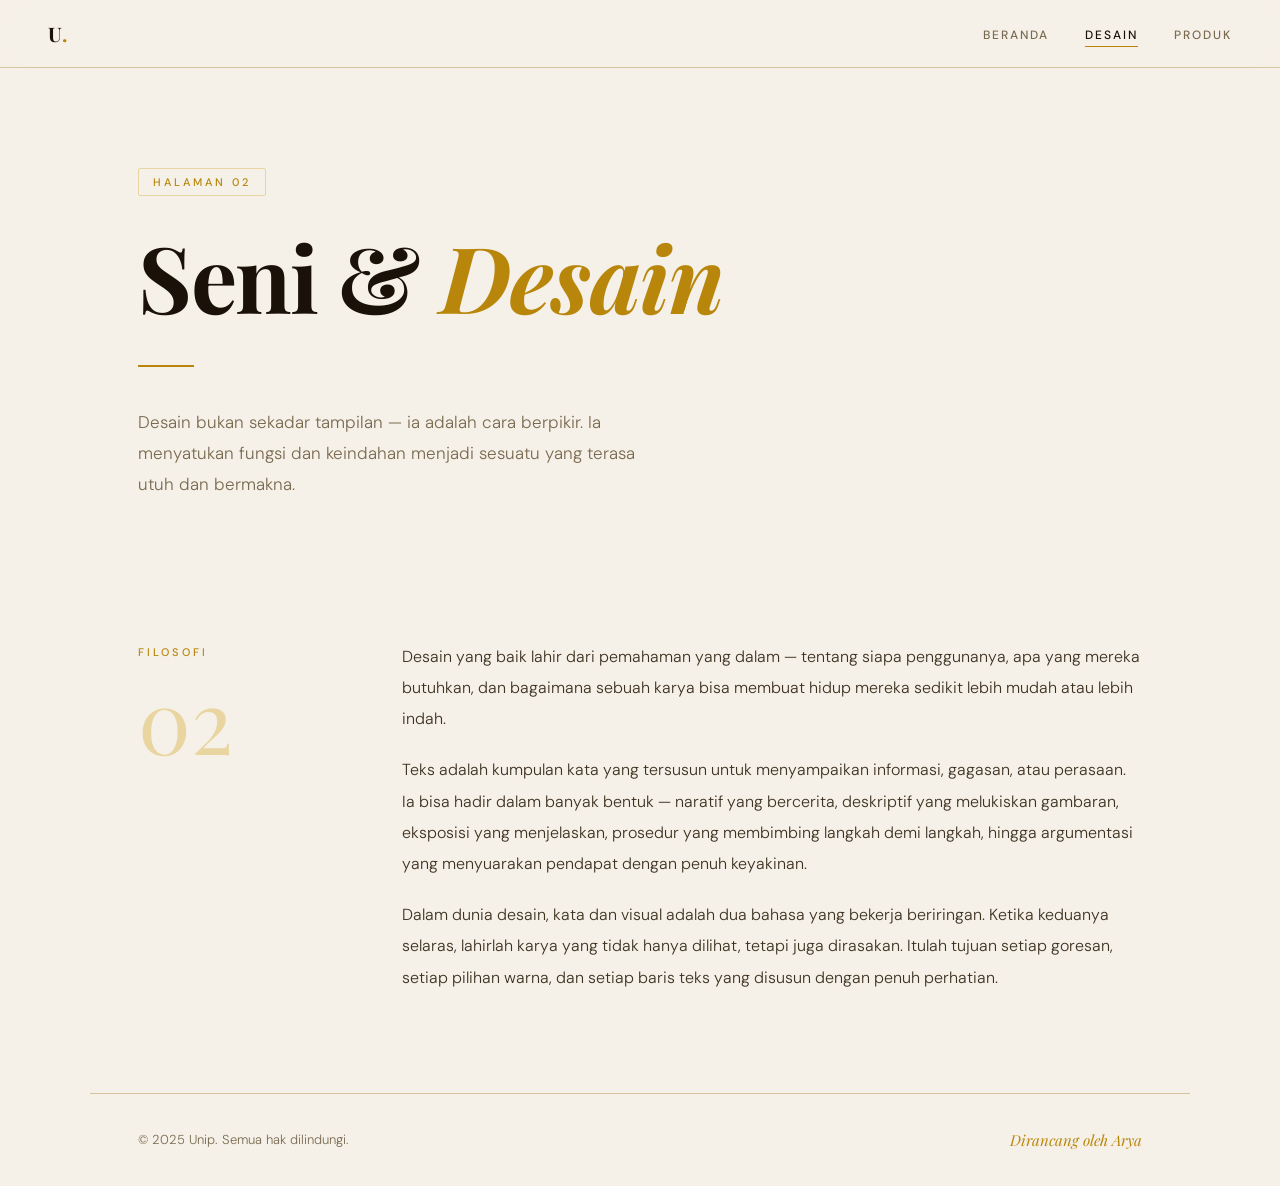
==== Design.html @ 6bc300f2 "Add files via upload" ====
<!DOCTYPE html>
<html lang="id">
<head>
  <meta charset="utf-8">
  <meta name="viewport" content="width=device-width, initial-scale=1.0">
  <title>Desain — Unip</title>
  <link rel="stylesheet" href="styles.css">
</head>
<body>

  <nav>
    <a class="nav-logo" href="index.html">U<span>.</span></a>
    <ul>
      <li><a href="index.html">Beranda</a></li>
      <li class="active"><a href="Design.html">Desain</a></li>
      <li><a href="Product.html">Produk</a></li>
    </ul>
  </nav>

  <div class="hero">
    <span class="hero-label">Halaman 02</span>
    <h1>Seni &amp; <em>Desain</em></h1>
    <div class="hero-line"></div>
    <p class="hero-sub">
      Desain bukan sekadar tampilan — ia adalah cara berpikir. Ia menyatukan fungsi
      dan keindahan menjadi sesuatu yang terasa utuh dan bermakna.
    </p>
  </div>

  <div class="section">
    <div class="section-grid">
      <div class="section-aside">
        <span class="section-label">Filosofi</span>
        <span class="section-number">02</span>
      </div>
      <div class="content-body">
        <p>
          Desain yang baik lahir dari pemahaman yang dalam — tentang siapa penggunanya,
          apa yang mereka butuhkan, dan bagaimana sebuah karya bisa membuat hidup mereka
          sedikit lebih mudah atau lebih indah.
        </p>
        <p>
          Teks adalah kumpulan kata yang tersusun untuk menyampaikan informasi, gagasan, atau
          perasaan. Ia bisa hadir dalam banyak bentuk — naratif yang bercerita, deskriptif yang
          melukiskan gambaran, eksposisi yang menjelaskan, prosedur yang membimbing langkah demi
          langkah, hingga argumentasi yang menyuarakan pendapat dengan penuh keyakinan.
        </p>
        <p>
          Dalam dunia desain, kata dan visual adalah dua bahasa yang bekerja beriringan.
          Ketika keduanya selaras, lahirlah karya yang tidak hanya dilihat, tetapi juga dirasakan.
          Itulah tujuan setiap goresan, setiap pilihan warna, dan setiap baris teks yang disusun
          dengan penuh perhatian.
        </p>
      </div>
    </div>
  </div>

  <footer>
    <p>&copy; 2025 Unip. Semua hak dilindungi.</p>
    <span class="footer-mark">Dirancang oleh Arya</span>
  </footer>

</body>
</html>
---- styles.css ----
@import url('https://fonts.googleapis.com/css2?family=Playfair+Display:ital,wght@0,400;0,700;1,400&family=DM+Sans:wght@300;400;500&display=swap');

:root {
  --ink: #1a1208;
  --paper: #f5f0e8;
  --accent: #b8860b;
  --accent-light: #e8d5a0;
  --muted: #7a6a50;
  --border: #d4c4a0;
  --card: #faf7f0;
}

* { margin: 0; padding: 0; box-sizing: border-box; }
html { scroll-behavior: smooth; }

body {
  background-color: var(--paper);
  color: var(--ink);
  font-family: 'DM Sans', sans-serif;
  font-weight: 300;
  min-height: 100vh;
  overflow-x: hidden;
}

/* NAV */
nav {
  position: sticky;
  top: 0;
  z-index: 100;
  display: flex;
  align-items: center;
  justify-content: space-between;
  padding: 20px 48px;
  background: rgba(245, 240, 232, 0.88);
  backdrop-filter: blur(12px);
  border-bottom: 1px solid var(--border);
}

.nav-logo {
  font-family: 'Playfair Display', serif;
  font-size: 20px;
  font-weight: 700;
  color: var(--ink);
  text-decoration: none;
}

.nav-logo span { color: var(--accent); }

nav ul { list-style: none; display: flex; gap: 36px; }

nav ul li a {
  text-decoration: none;
  color: var(--muted);
  font-size: 12px;
  font-weight: 500;
  letter-spacing: 2px;
  text-transform: uppercase;
  transition: color 0.2s;
  position: relative;
}

nav ul li a::after {
  content: '';
  position: absolute;
  bottom: -4px; left: 0;
  width: 0; height: 1px;
  background: var(--accent);
  transition: width 0.25s ease;
}

nav ul li a:hover { color: var(--ink); }
nav ul li a:hover::after,
nav ul li.active a::after { width: 100%; }
nav ul li.active a { color: var(--ink); }

/* HERO */
.hero {
  padding: 100px 48px 80px;
  max-width: 1100px;
  margin: 0 auto;
  animation: fadeUp 0.7s ease both;
}

.hero-label {
  display: inline-block;
  font-size: 11px;
  font-weight: 500;
  letter-spacing: 3px;
  text-transform: uppercase;
  color: var(--accent);
  border: 1px solid var(--accent-light);
  padding: 6px 14px;
  border-radius: 2px;
  margin-bottom: 32px;
}

.hero h1 {
  font-family: 'Playfair Display', serif;
  font-size: clamp(48px, 8vw, 92px);
  font-weight: 700;
  line-height: 1.05;
  letter-spacing: -1px;
  max-width: 800px;
  margin-bottom: 28px;
}

.hero h1 em { font-style: italic; color: var(--accent); }

.hero-sub {
  font-size: 17px;
  color: var(--muted);
  line-height: 1.85;
  max-width: 500px;
}

.hero-line {
  width: 56px; height: 2px;
  background: var(--accent);
  margin: 40px 0;
}

/* SECTION */
.section {
  max-width: 1100px;
  margin: 0 auto;
  padding: 60px 48px 100px;
  animation: fadeUp 0.7s ease 0.15s both;
}

.section-grid {
  display: grid;
  grid-template-columns: 200px 1fr;
  gap: 64px;
  align-items: start;
}

.section-aside { padding-top: 4px; }

.section-label {
  font-size: 11px;
  font-weight: 500;
  letter-spacing: 3px;
  text-transform: uppercase;
  color: var(--accent);
  display: block;
  margin-bottom: 16px;
}

.section-number {
  font-family: 'Playfair Display', serif;
  font-size: 88px;
  color: var(--accent-light);
  line-height: 1;
  display: block;
}

.content-body p {
  font-size: 16px;
  line-height: 1.95;
  color: #3d3120;
  margin-bottom: 20px;
}

.content-body p:last-child { margin-bottom: 0; }

/* FOOTER */
footer {
  max-width: 1100px;
  margin: 0 auto;
  padding: 36px 48px;
  display: flex;
  align-items: center;
  justify-content: space-between;
  border-top: 1px solid var(--border);
}

footer p { font-size: 13px; color: var(--muted); }

.footer-mark {
  font-family: 'Playfair Display', serif;
  font-style: italic;
  font-size: 15px;
  color: var(--accent);
}

@keyframes fadeUp {
  from { opacity: 0; transform: translateY(20px); }
  to   { opacity: 1; transform: translateY(0); }
}

@media (max-width: 700px) {
  nav { padding: 16px 20px; }
  .hero, .section { padding-left: 20px; padding-right: 20px; }
  .section-grid { grid-template-columns: 1fr; gap: 20px; }
  .section-number { font-size: 56px; }
  footer { flex-direction: column; gap: 8px; text-align: center; padding: 28px 20px; }
}
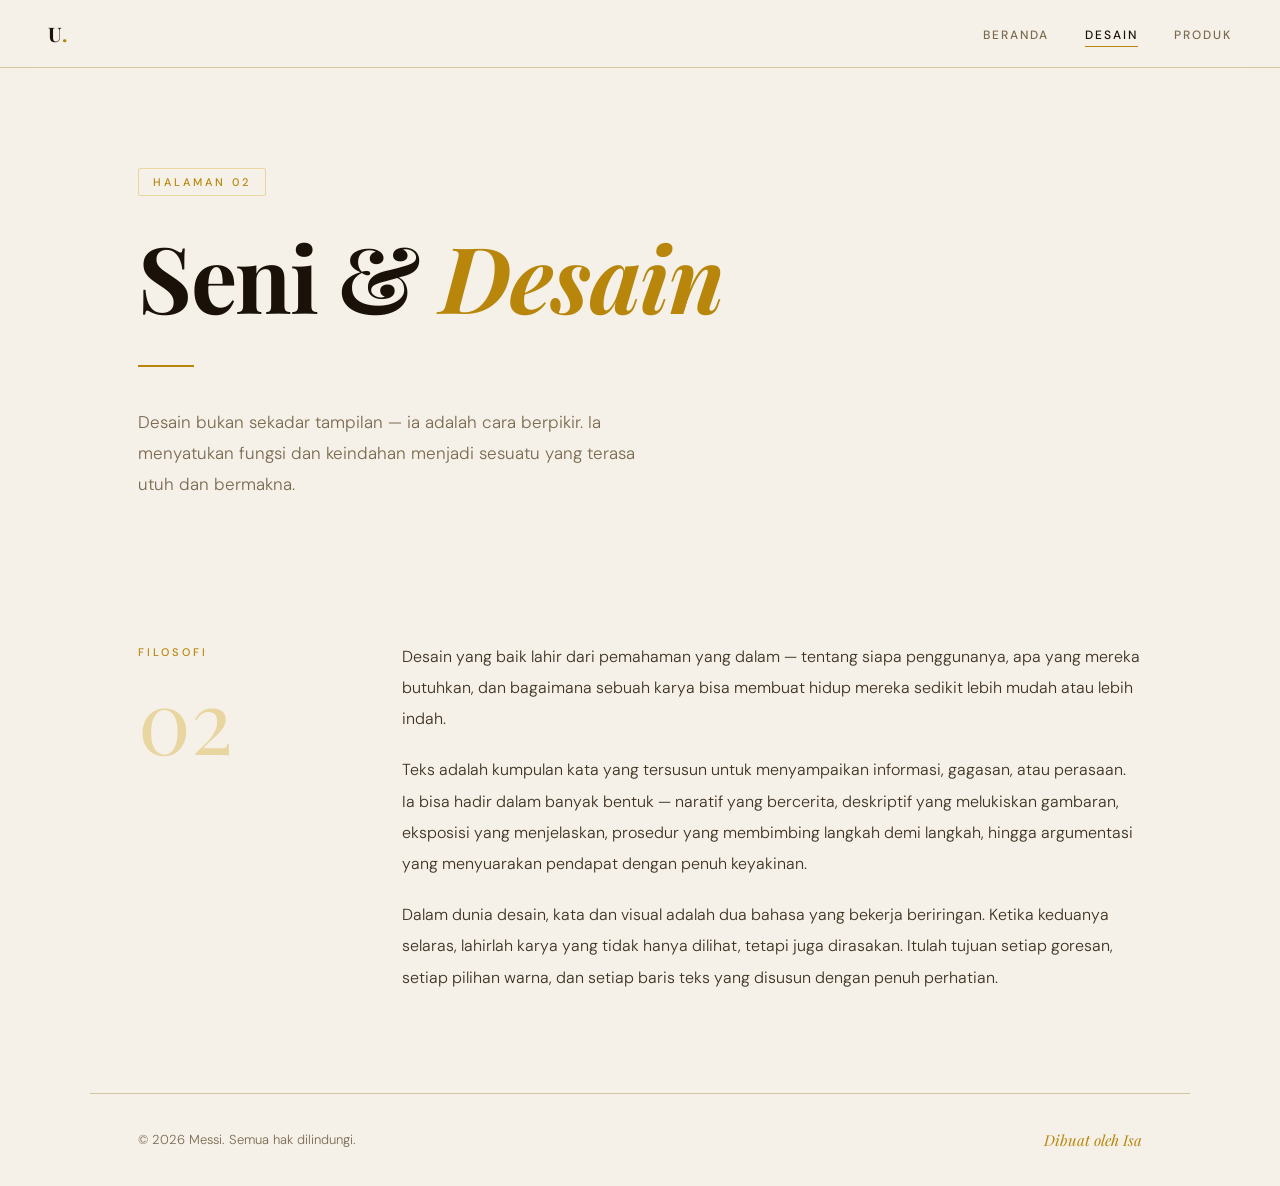
==== commit c9fe5a08: "Update Design.html" ====
--- a/Design.html
+++ b/Design.html
@@ -56,8 +56,8 @@
   </div>
 
   <footer>
-    <p>&copy; 2025 Unip. Semua hak dilindungi.</p>
-    <span class="footer-mark">Dirancang oleh Arya</span>
+    <p>&copy; 2026 Messi. Semua hak dilindungi.</p>
+    <span class="footer-mark">Dibuat oleh Isa</span>
   </footer>
 
 </body>
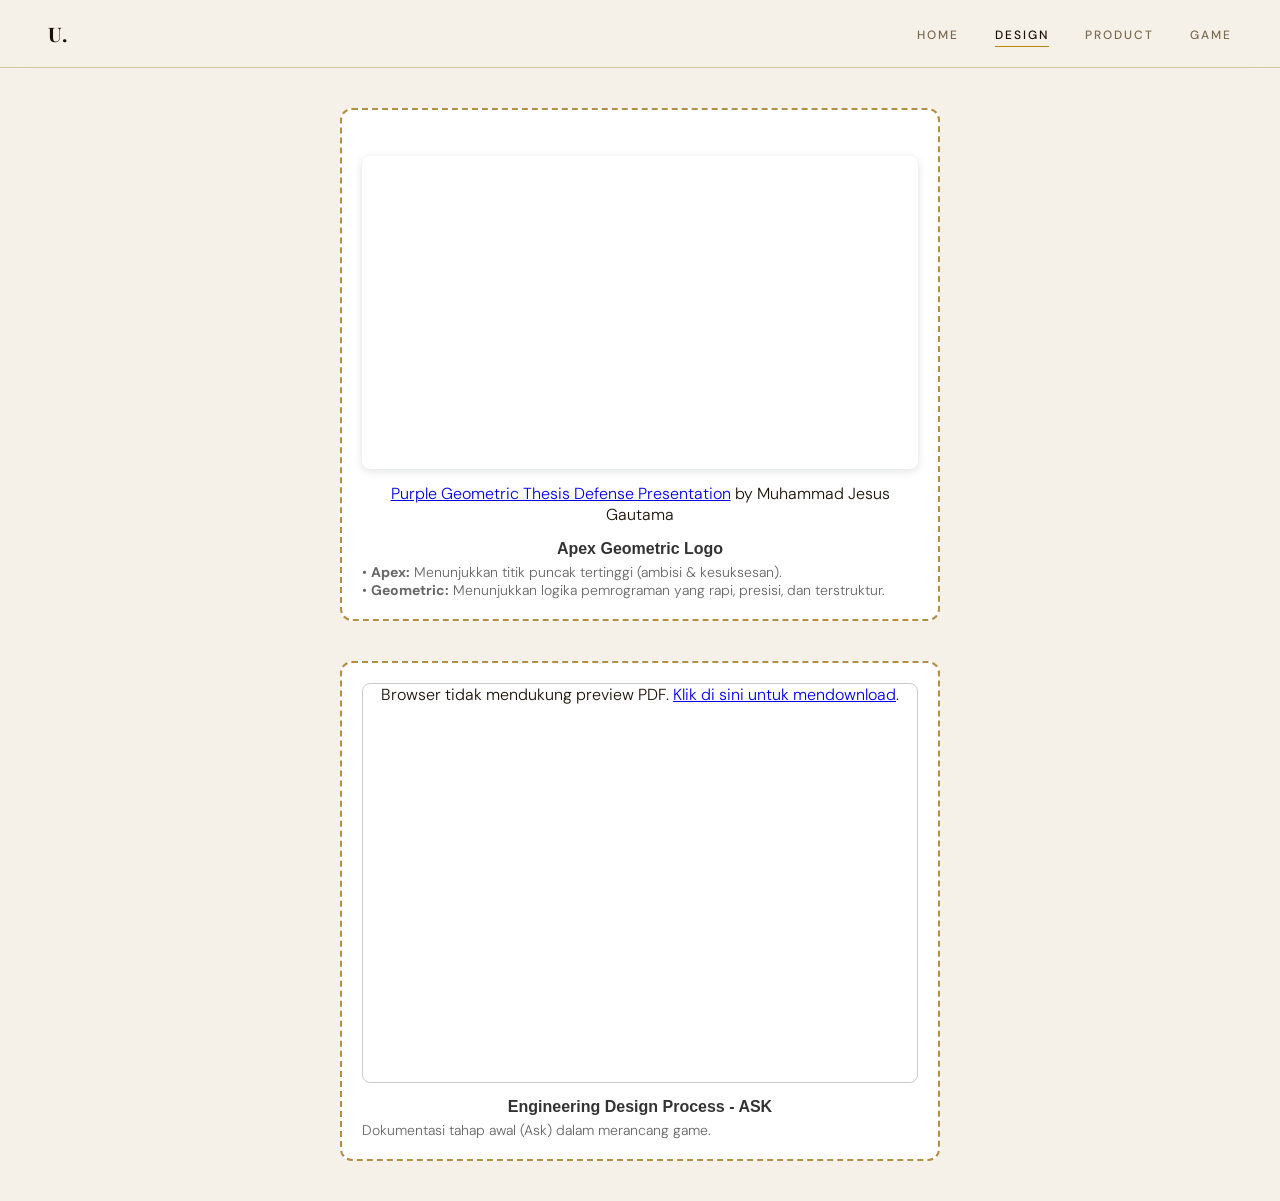
==== commit 3c627554: "Update Design.html" ====
--- a/Design.html
+++ b/Design.html
@@ -1,64 +1,77 @@
 <!DOCTYPE html>
 <html lang="id">
 <head>
-  <meta charset="utf-8">
-  <meta name="viewport" content="width=device-width, initial-scale=1.0">
-  <title>Desain — Unip</title>
-  <link rel="stylesheet" href="styles.css">
+    <meta charset="UTF-8">
+    <meta name="viewport" content="width=device-width, initial-scale=1.0">
+    <title>Design Portfolio</title>
+    <link rel="stylesheet" href="styles.css">
+    <style>
+        .card-container {
+            max-width: 600px;
+            margin: 40px auto;
+            padding: 20px;
+            border: 2px dashed #b38f43;
+            border-radius: 12px;
+            background-color: #ffffff;
+            text-align: center;
+        }
+        .card-title {
+            margin-top: 15px;
+            font-family: sans-serif;
+            font-size: 16px;
+            font-weight: bold;
+            color: #333;
+        }
+        .card-desc {
+            font-size: 14px;
+            color: #666;
+            margin-top: 5px;
+            text-align: left;
+        }
+    </style>
 </head>
 <body>
 
-  <nav>
-    <a class="nav-logo" href="index.html">U<span>.</span></a>
-    <ul>
-      <li><a href="index.html">Beranda</a></li>
-      <li class="active"><a href="Design.html">Desain</a></li>
-      <li><a href="Product.html">Produk</a></li>
-    </ul>
-  </nav>
+    <nav>
+        <a class="nav-logo" href="index.html">U.</a>
+        <ul>
+            <li><a href="index.html">Home</a></li>
+            <li class="active"><a href="Design.html">Design</a></li>
+            <li><a href="Product.html">Product</a></li>
+            <li><a href="game.html">Game</a></li>
+        </ul>
+    </nav>
 
-  <div class="hero">
-    <span class="hero-label">Halaman 02</span>
-    <h1>Seni &amp; <em>Desain</em></h1>
-    <div class="hero-line"></div>
-    <p class="hero-sub">
-      Desain bukan sekadar tampilan — ia adalah cara berpikir. Ia menyatukan fungsi
-      dan keindahan menjadi sesuatu yang terasa utuh dan bermakna.
-    </p>
-  </div>
+    <!-- KOTAK 1: LOGO DARI CANVA -->
+    <div class="card-container">
+        
+        <div style="position: relative; width: 100%; height: 0; padding-top: 56.2500%;
+ padding-bottom: 0; box-shadow: 0 2px 8px 0 rgba(63,69,81,0.16); margin-top: 1.6em; margin-bottom: 0.9em; overflow: hidden;
+ border-radius: 8px; will-change: transform;">
+  <iframe loading="lazy" style="position: absolute; width: 100%; height: 100%; top: 0; left: 0; border: none; padding: 0;margin: 0;"
+    src="https://www.canva.com/design/DAHM1snxTXk/nLRHgaPomJxr5M682j8x6A/view?embed" allowfullscreen="allowfullscreen" allow="fullscreen">
+  </iframe>
+</div>
+<a href="https:&#x2F;&#x2F;www.canva.com&#x2F;design&#x2F;DAHM1snxTXk&#x2F;nLRHgaPomJxr5M682j8x6A&#x2F;view?utm_content=DAHM1snxTXk&amp;utm_campaign=designshare&amp;utm_medium=embeds&amp;utm_source=link" target="_blank" rel="noopener">Purple Geometric Thesis Defense Presentation</a> by Muhammad Jesus Gautama
+        
+        <div class="card-title">Apex Geometric Logo</div>
+        <p class="card-desc">
+            • <b>Apex:</b> Menunjukkan titik puncak tertinggi (ambisi & kesuksesan).<br>
+            • <b>Geometric:</b> Menunjukkan logika pemrograman yang rapi, presisi, dan terstruktur.
+        </p>
+    </div>
 
-  <div class="section">
-    <div class="section-grid">
-      <div class="section-aside">
-        <span class="section-label">Filosofi</span>
-        <span class="section-number">02</span>
-      </div>
-      <div class="content-body">
-        <p>
-          Desain yang baik lahir dari pemahaman yang dalam — tentang siapa penggunanya,
-          apa yang mereka butuhkan, dan bagaimana sebuah karya bisa membuat hidup mereka
-          sedikit lebih mudah atau lebih indah.
-        </p>
-        <p>
-          Teks adalah kumpulan kata yang tersusun untuk menyampaikan informasi, gagasan, atau
-          perasaan. Ia bisa hadir dalam banyak bentuk — naratif yang bercerita, deskriptif yang
-          melukiskan gambaran, eksposisi yang menjelaskan, prosedur yang membimbing langkah demi
-          langkah, hingga argumentasi yang menyuarakan pendapat dengan penuh keyakinan.
-        </p>
-        <p>
-          Dalam dunia desain, kata dan visual adalah dua bahasa yang bekerja beriringan.
-          Ketika keduanya selaras, lahirlah karya yang tidak hanya dilihat, tetapi juga dirasakan.
-          Itulah tujuan setiap goresan, setiap pilihan warna, dan setiap baris teks yang disusun
-          dengan penuh perhatian.
-        </p>
-      </div>
+    <!-- KOTAK 2: PDF DARI GITHUB -->
+    <div class="card-container">
+        <div style="width: 100%; height: 400px; border-radius: 8px; overflow: hidden; border: 1px solid #ccc;">
+            <!-- Memanggil file ask.pdf yang di-upload di Tahap 1 -->
+            <object data="ask.pdf" type="application/pdf" width="100%" height="100%">
+                <p>Browser tidak mendukung preview PDF. <a href="ask.pdf">Klik di sini untuk mendownload</a>.</p>
+            </object>
+        </div>
+        <div class="card-title">Engineering Design Process - ASK</div>
+        <p class="card-desc">Dokumentasi tahap awal (Ask) dalam merancang game.</p>
     </div>
-  </div>
-
-  <footer>
-    <p>&copy; 2026 Messi. Semua hak dilindungi.</p>
-    <span class="footer-mark">Dibuat oleh Isa</span>
-  </footer>
 
 </body>
 </html>
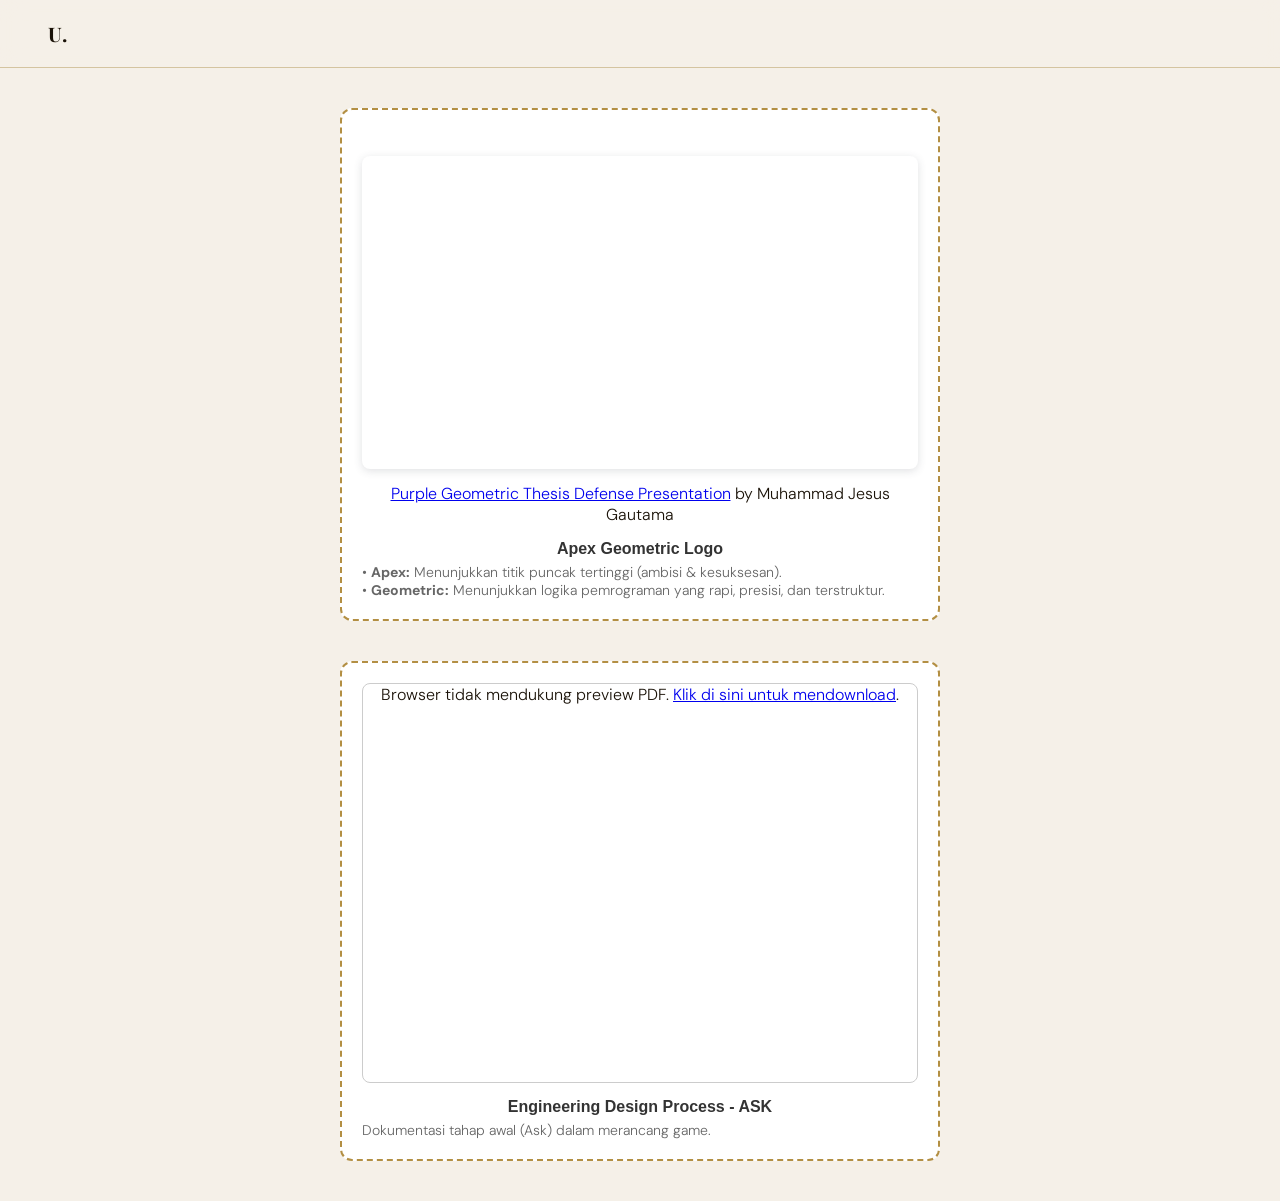
==== commit ff80cea4: "Update Design.html" ====
--- a/Design.html
+++ b/Design.html
@@ -34,12 +34,7 @@
 
     <nav>
         <a class="nav-logo" href="index.html">U.</a>
-        <ul>
-            <li><a href="index.html">Home</a></li>
-            <li class="active"><a href="Design.html">Design</a></li>
-            <li><a href="Product.html">Product</a></li>
-            <li><a href="game.html">Game</a></li>
-        </ul>
+        
     </nav>
 
     <!-- KOTAK 1: LOGO DARI CANVA -->
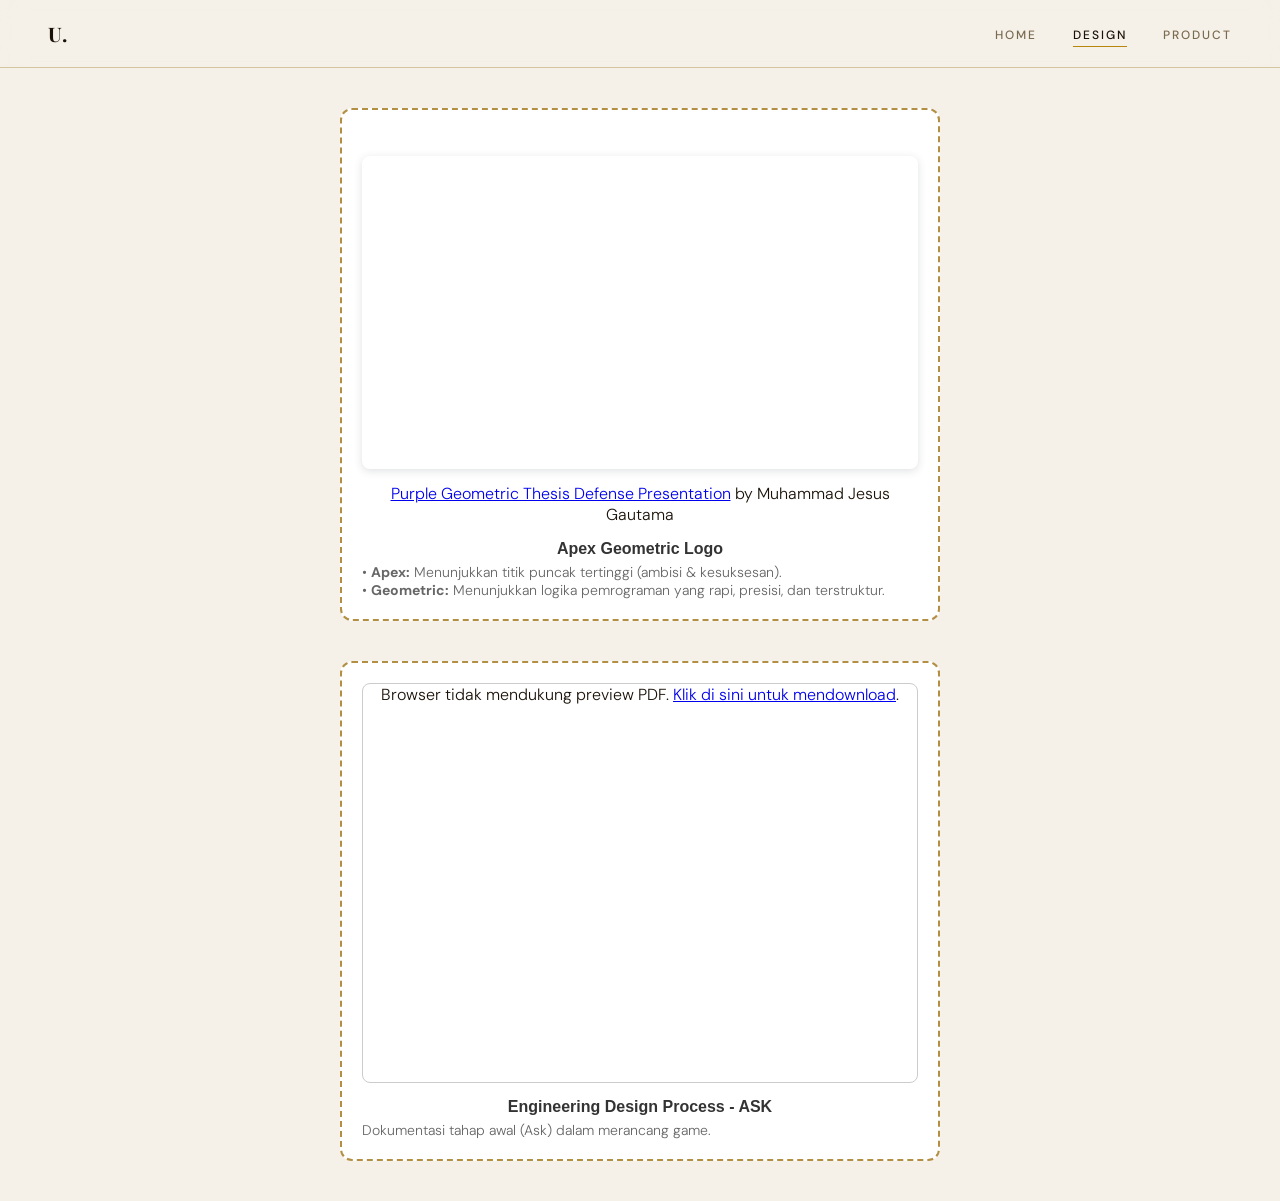
==== commit e244fdd7: "Update Design.html" ====
--- a/Design.html
+++ b/Design.html
@@ -34,20 +34,19 @@
 
     <nav>
         <a class="nav-logo" href="index.html">U.</a>
-        
+        <ul>
+            <li><a href="index.html">Home</a></li>
+            <li class="active"><a href="Design.html">Design</a></li>
+            <li><a href="Product.html">Product</a></li>
+        </ul>
     </nav>
 
     <!-- KOTAK 1: LOGO DARI CANVA -->
     <div class="card-container">
-        
-        <div style="position: relative; width: 100%; height: 0; padding-top: 56.2500%;
- padding-bottom: 0; box-shadow: 0 2px 8px 0 rgba(63,69,81,0.16); margin-top: 1.6em; margin-bottom: 0.9em; overflow: hidden;
- border-radius: 8px; will-change: transform;">
-  <iframe loading="lazy" style="position: absolute; width: 100%; height: 100%; top: 0; left: 0; border: none; padding: 0;margin: 0;"
-    src="https://www.canva.com/design/DAHM1snxTXk/nLRHgaPomJxr5M682j8x6A/view?embed" allowfullscreen="allowfullscreen" allow="fullscreen">
-  </iframe>
-</div>
-<a href="https:&#x2F;&#x2F;www.canva.com&#x2F;design&#x2F;DAHM1snxTXk&#x2F;nLRHgaPomJxr5M682j8x6A&#x2F;view?utm_content=DAHM1snxTXk&amp;utm_campaign=designshare&amp;utm_medium=embeds&amp;utm_source=link" target="_blank" rel="noopener">Purple Geometric Thesis Defense Presentation</a> by Muhammad Jesus Gautama
+        <div style="position: relative; width: 100%; height: 0; padding-top: 56.2500%; padding-bottom: 0; box-shadow: 0 2px 8px 0 rgba(63,69,81,0.16); margin-top: 1.6em; margin-bottom: 0.9em; overflow: hidden; border-radius: 8px; will-change: transform;">
+            <iframe loading="lazy" style="position: absolute; width: 100%; height: 100%; top: 0; left: 0; border: none; padding: 0;margin: 0;" src="https://www.canva.com/design/DAHM1snxTXk/nLRHgaPomJxr5M682j8x6A/view?embed" allowfullscreen="allowfullscreen" allow="fullscreen"></iframe>
+        </div>
+        <a href="https://www.canva.com/design/DAHM1snxTXk/nLRHgaPomJxr5M682j8x6A/view?utm_content=DAHM1snxTXk&amp;utm_campaign=designshare&amp;utm_medium=embeds&amp;utm_source=link" target="_blank" rel="noopener">Purple Geometric Thesis Defense Presentation</a> by Muhammad Jesus Gautama
         
         <div class="card-title">Apex Geometric Logo</div>
         <p class="card-desc">
@@ -59,7 +58,6 @@
     <!-- KOTAK 2: PDF DARI GITHUB -->
     <div class="card-container">
         <div style="width: 100%; height: 400px; border-radius: 8px; overflow: hidden; border: 1px solid #ccc;">
-            <!-- Memanggil file ask.pdf yang di-upload di Tahap 1 -->
             <object data="ask.pdf" type="application/pdf" width="100%" height="100%">
                 <p>Browser tidak mendukung preview PDF. <a href="ask.pdf">Klik di sini untuk mendownload</a>.</p>
             </object>
@@ -70,3 +68,4 @@
 
 </body>
 </html>
+
